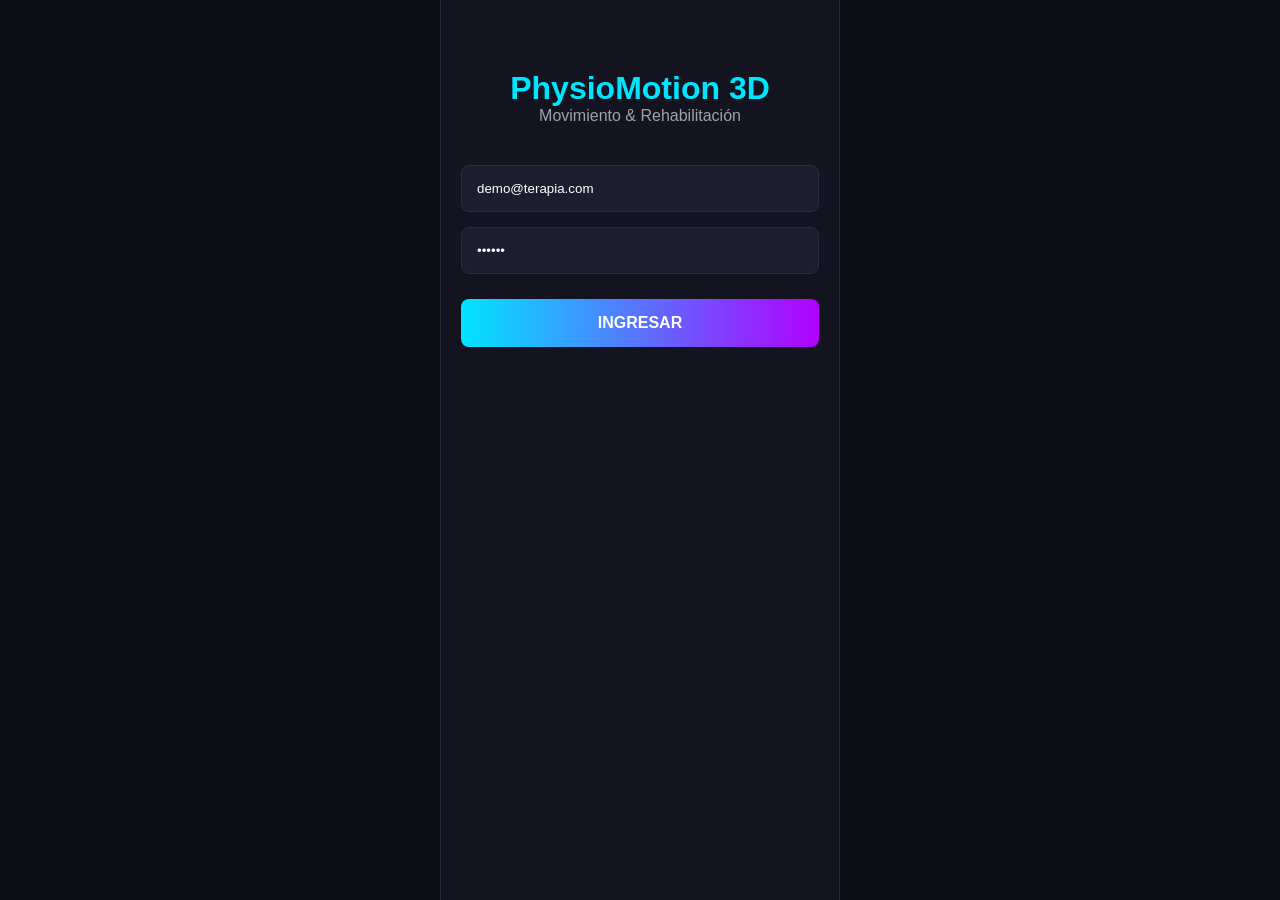
==== index.html @ 72dc2a93 "first commit" ====
<!DOCTYPE html>
<html lang="es">
<head>
    <meta charset="UTF-8">
    <meta name="viewport" content="width=device-width, initial-scale=1.0">
    <title>PhysioMotion 3D - Acceso</title>
    <link rel="stylesheet" href="style.css">
</head>
<body>
    <div class="app-container">
        <h1 class="logo">PhysioMotion 3D</h1>
        <p class="subtitle">Movimiento & Rehabilitación</p>
        
        <div class="form">
            <input type="email" placeholder="Correo electrónico" value="demo@terapia.com">
            <input type="password" placeholder="Contraseña" value="123456">
            <a href="dashboard.html" class="btn-primary">INGRESAR</a>
        </div>
    </div>
</body>
</html>
---- style.css ----
* {
    margin: 0;
    padding: 0;
    box-sizing: border-box;
    font-family: 'Segoe UI', Tahoma, Geneva, Verdana, sans-serif;
}

body {
    background-color: #0d0e15; /* Fondo oscuro estilo app */
    color: #ffffff;
    display: flex;
    justify-content: center;
}

.app-container {
    width: 100%;
    max-width: 400px; /* Simula el ancho de un celular en PC */
    min-height: 100vh;
    background-color: #13141f;
    padding: 20px;
    position: relative;
    border-left: 1px solid #2a2b3d;
    border-right: 1px solid #2a2b3d;
}

h1.logo {
    color: #00e5ff; /* Color cian neón */
    text-align: center;
    margin-top: 50px;
}

.subtitle {
    text-align: center;
    color: #a0a0b0;
    margin-bottom: 40px;
}

.form {
    display: flex;
    flex-direction: column;
    gap: 15px;
}

input {
    padding: 15px;
    border-radius: 8px;
    border: 1px solid #2a2b3d;
    background-color: #1c1d2e;
    color: white;
}

.btn-primary {
    background: linear-gradient(90deg, #00e5ff, #b200ff);
    color: white;
    padding: 15px;
    text-align: center;
    text-decoration: none;
    border-radius: 8px;
    font-weight: bold;
    margin-top: 10px;
    display: block;
}

.card-ejercicio {
    background-color: #1c1d2e;
    padding: 20px;
    border-radius: 10px;
    text-decoration: none;
    color: white;
    display: block;
    margin-bottom: 15px;
    border-left: 4px solid #00e5ff;
}

model-viewer {
    width: 100%;
    height: 350px;
    background-color: #0d0e15;
    border-radius: 15px;
    margin: 20px 0;
}

.stats {
    display: flex;
    gap: 10px;
    margin: 15px 0;
}

.stat-box {
    background-color: #1c1d2e;
    padding: 10px;
    border-radius: 8px;
    flex: 1;
    text-align: center;
}

.timer {
    text-align: center;
    margin: 20px 0;
    padding: 20px;
    background-color: #1c1d2e;
    border-radius: 50%;
    width: 120px;
    height: 120px;
    margin-left: auto;
    margin-right: auto;
    display: flex;
    flex-direction: column;
    justify-content: center;
    border: 2px solid #b200ff;
}

.bottom-nav {
    position: absolute;
    bottom: 0;
    left: 0;
    width: 100%;
    background-color: #0d0e15;
    padding: 15px;
    display: flex;
    justify-content: space-around;
    border-top: 1px solid #2a2b3d;
}

.back-btn {
    color: #00e5ff;
    text-decoration: none;
}
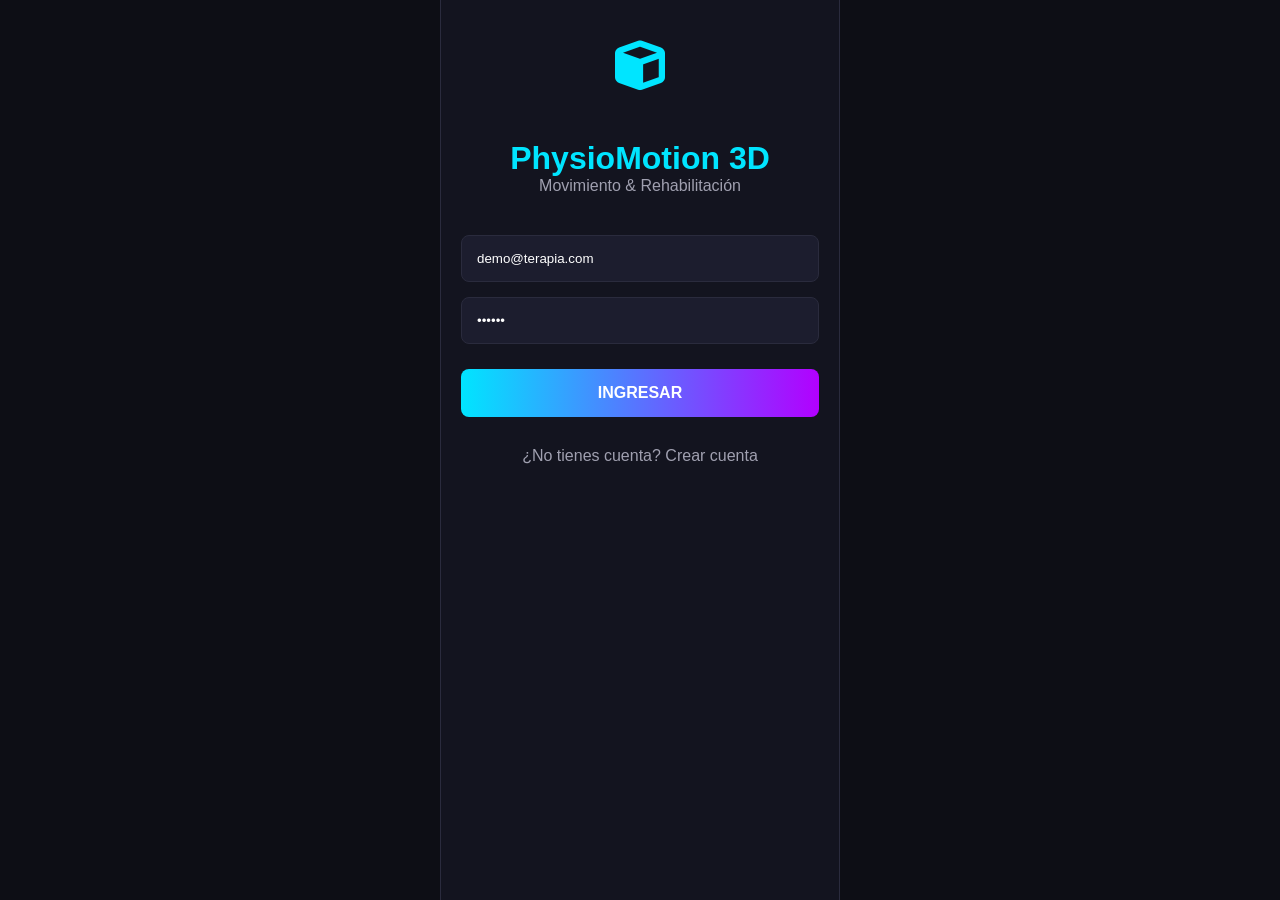
==== commit 560e32b4: "commit2" ====
--- a/index.html
+++ b/index.html
@@ -3,11 +3,13 @@
 <head>
     <meta charset="UTF-8">
     <meta name="viewport" content="width=device-width, initial-scale=1.0">
+    <link rel="stylesheet" href="https://cdnjs.cloudflare.com/ajax/libs/font-awesome/6.4.0/css/all.min.css">
     <title>PhysioMotion 3D - Acceso</title>
     <link rel="stylesheet" href="style.css">
 </head>
 <body>
     <div class="app-container">
+        <i class="logo fa-solid fa-cube"></i>
         <h1 class="logo">PhysioMotion 3D</h1>
         <p class="subtitle">Movimiento & Rehabilitación</p>
         
@@ -15,6 +17,7 @@
             <input type="email" placeholder="Correo electrónico" value="demo@terapia.com">
             <input type="password" placeholder="Contraseña" value="123456">
             <a href="dashboard.html" class="btn-primary">INGRESAR</a>
+            <a href="registro.html" style="text-align: center; color: #a0a0b0; text-decoration: none; margin-top: 15px; display: block;">¿No tienes cuenta? Crear cuenta</a>
         </div>
     </div>
 </body>
--- a/style.css
+++ b/style.css
@@ -23,6 +23,14 @@
     border-right: 1px solid #2a2b3d;
 }
 
+i.logo {
+    font-size: 50px;
+    color: #00e5ff; /* Color cian neón */
+    text-align: center;
+    display: block;
+    margin-top: 20px;
+}
+
 h1.logo {
     color: #00e5ff; /* Color cian neón */
     text-align: center;
@@ -125,4 +133,113 @@
 .back-btn {
     color: #00e5ff;
     text-decoration: none;
+}
+
+
+/* --- ESTILOS PARA EL FORMULARIO DE REGISTRO --- */
+
+.border-pink {
+    border: 2px solid #df4bf0; /* Borde fucsia/rosado */
+    border-radius: 35px; /* Bordes más redondeados tipo celular */
+    box-shadow: 0 0 15px rgba(223, 75, 240, 0.4); /* Efecto de brillo exterior */
+    margin: 10px auto;
+    min-height: 95vh;
+}
+
+.title-registro {
+    text-align: center;
+    margin-top: 40px;
+    margin-bottom: 40px;
+    font-size: 1.3rem;
+    letter-spacing: 1px;
+    color: #ffffff;
+}
+
+.btn-pink {
+    background-color: #df4bf0; /* Color sólido rosado */
+    color: white;
+    padding: 15px;
+    text-align: center;
+    text-decoration: none;
+    border-radius: 15px;
+    font-weight: bold;
+    margin-top: 40px;
+    display: block;
+    text-transform: uppercase;
+}
+
+.custom-select {
+    padding: 15px;
+    border-radius: 8px;
+    border: 1px solid #2a2b3d;
+    background-color: #1c1d2e;
+    color: #a0a0b0; /* Color grisáceo para simular el placeholder */
+    width: 100%;
+    font-size: 14px;
+}
+
+/* Cambia el color del select cuando el usuario elige una opción */
+.custom-select:focus {
+    color: white;
+}
+
+/* --- ESTILOS DEL DASHBOARD Y HEADER --- */
+.header-dashboard {
+    display: flex;
+    justify-content: space-between;
+    align-items: center;
+    margin-bottom: 20px;
+}
+
+.icono-perfil {
+    color: #00e5ff; /* Color cian */
+    font-size: 35px; /* Tamaño del icono */
+    text-decoration: none;
+}
+
+/* --- ESTILOS DE LA PANTALLA PERFIL --- */
+.perfil-header {
+    display: flex;
+    flex-direction: column;
+    align-items: center;
+    margin-top: 40px;
+    margin-bottom: 60px;
+}
+
+.avatar-circulo {
+    width: 100px;
+    height: 100px;
+    border: 3px solid #00e5ff; /* Borde cian */
+    border-radius: 50%;
+    display: flex;
+    justify-content: center;
+    align-items: center;
+    font-size: 50px;
+    color: #00e5ff;
+}
+
+.form-perfil {
+    margin-bottom: auto;
+}
+
+.form-perfil input {
+    /* Mismos inputs del login, pero deshabilitados para el mockup */
+    cursor: not-allowed;
+    text-align: left;
+}
+
+.btn-cyan {
+    background-color: #00bcd4; /* Color cian sólido */
+    color: white;
+    padding: 15px;
+    text-align: center;
+    text-decoration: none;
+    border-radius: 10px;
+    font-weight: bold;
+    display: block;
+    text-transform: uppercase;
+    position: absolute;
+    bottom: 30px;
+    left: 20px;
+    right: 20px;
 }
